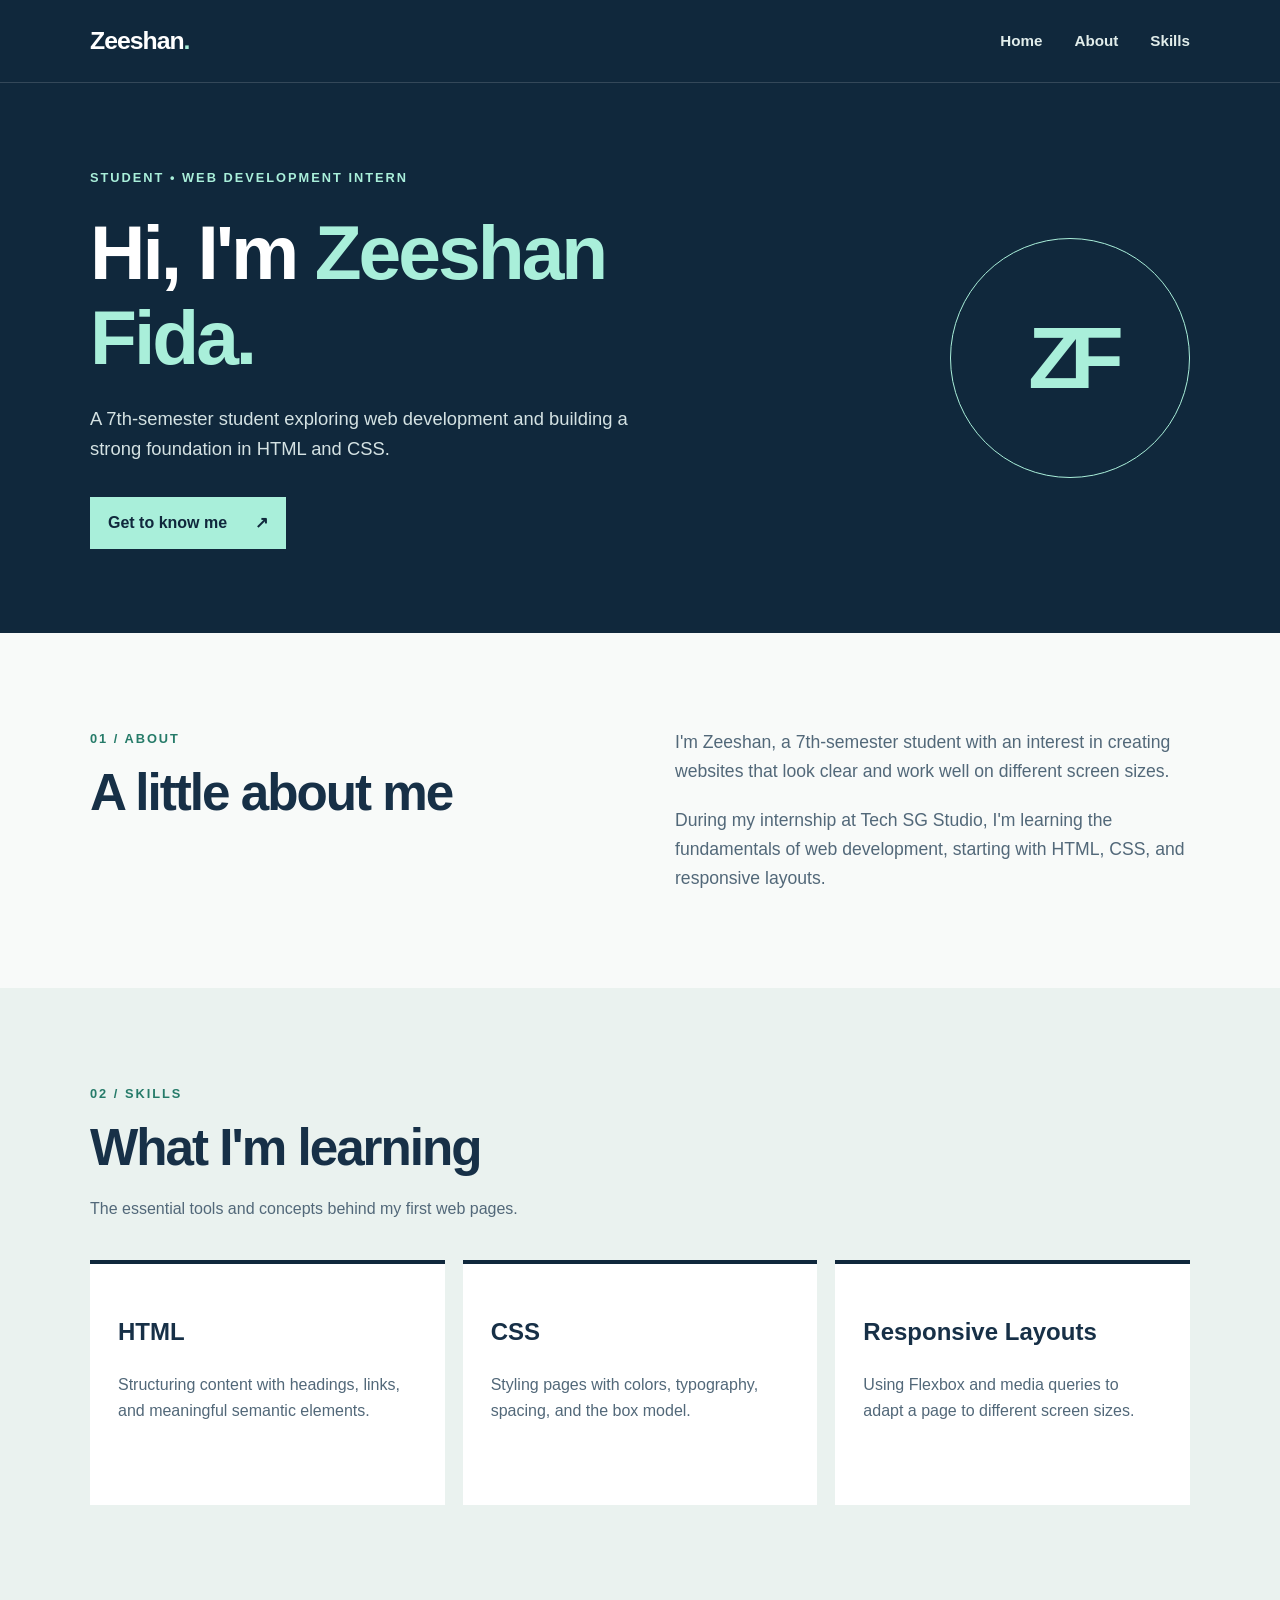
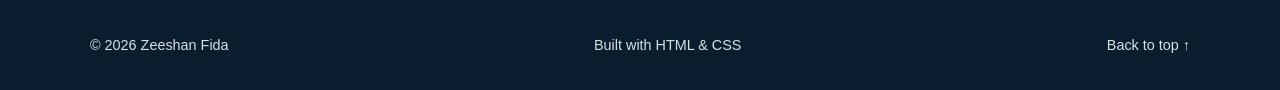
==== index.html @ dc53df9e "Add files via upload" ====
<!DOCTYPE html>
<html lang="en">
<head>
  <meta charset="UTF-8">
  <meta name="viewport" content="width=device-width, initial-scale=1.0">
  <meta name="description" content="Personal portfolio of Zeeshan Fida, a student learning web development.">
  <title>Zeeshan Fida | Portfolio</title>
  <link rel="stylesheet" href="style.css">
</head>
<body>

  <header class="site-header" id="home">
    <div class="container header-content">
      <a class="brand" href="#home" aria-label="Zeeshan Fida, back to top">
        Zeeshan<span>.</span>
      </a>

      <nav class="navigation" aria-label="Main navigation">
        <a href="#home">Home</a>
        <a href="#about">About</a>
        <a href="#skills">Skills</a>
      </nav>
    </div>
  </header>

  <main>
    <section class="hero" aria-labelledby="hero-title">
      <div class="container hero-content">
        <div class="hero-text">
          <p class="eyebrow">STUDENT • WEB DEVELOPMENT INTERN</p>

          <h1 id="hero-title">
            Hi, I'm <span>Zeeshan Fida.</span>
          </h1>

          <p class="hero-description">
            A 7th-semester student exploring web development and
            building a strong foundation in HTML and CSS.
          </p>

          <a class="primary-button" href="#about">
            Get to know me <span aria-hidden="true">↗</span>
          </a>
        </div>

        <div class="hero-monogram" aria-hidden="true">
          ZF
        </div>
      </div>
    </section>

    <section class="section about-section" id="about" aria-labelledby="about-title">
      <div class="container about-layout">
        <div class="section-heading">
          <p class="section-label">01 / ABOUT</p>
          <h2 id="about-title">A little about me</h2>
        </div>

        <div class="about-content">
          <p>
            I'm Zeeshan, a 7th-semester student with an interest in
            creating websites that look clear and work well on
            different screen sizes.
          </p>

          <p>
            During my internship at Tech SG Studio, I'm learning the
            fundamentals of web development, starting with HTML,
            CSS, and responsive layouts.
          </p>
        </div>
      </div>
    </section>

    <section class="section skills-section" id="skills" aria-labelledby="skills-title">
      <div class="container">
        <div class="section-heading">
          <p class="section-label">02 / SKILLS</p>
          <h2 id="skills-title">What I'm learning</h2>
          <p class="section-description">
            The essential tools and concepts behind my first web pages.
          </p>
        </div>

        <!-- Flexbox arranges these cards and wraps them on smaller screens. -->
        <div class="skills-list">
          <article class="skill-card">
            <class="card-number">
            <h2>HTML</h2>
            <p>
              Structuring content with headings, links, and
              meaningful semantic elements.
            </p>
          </article>

          <article class="skill-card">
            <class="card-number">
            <h2>CSS</h2>
            <p>
              Styling pages with colors, typography, spacing,
              and the box model.
            </p>
          </article>

          <article class="skill-card">
            <class="card-number">
            <h2>Responsive Layouts</h2>
            <p>
              Using Flexbox and media queries to adapt a page
              to different screen sizes.
            </p>
          </article>
        </div>
      </div>
    </section>
  </main>

  <footer class="site-footer">
    <div class="container footer-content">
      <p>&copy; 2026 Zeeshan Fida</p>
      <p>Built with HTML &amp; CSS</p>
      <a href="#home">Back to top ↑</a>
    </div>
  </footer>

</body>
</html>
---- style.css ----
/* Base styles */
* {
  box-sizing: border-box;
}

html {
  scroll-behavior: smooth;
}

body {
  margin: 0;
  background-color: #f8faf9;
  color: #173047;
  font-family: Arial, Helvetica, sans-serif;
  font-size: 16px;
  line-height: 1.65;
}

a {
  color: inherit;
}

a:focus-visible {
  outline: 3px solid #36a889;
  outline-offset: 4px;
}

.container {
  width: min(90%, 1100px);
  margin: 0 auto;
}

/* Header */
.site-header {
  background-color: #10283c;
  color: #ffffff;
  border-bottom: 1px solid rgba(255, 255, 255, 0.15);
}

/* Flexbox places the brand and navigation on one row. */
.header-content {
  display: flex;
  align-items: center;
  justify-content: space-between;
  gap: 24px;
  min-height: 82px;
}

.brand {
  font-size: 1.55rem;
  font-weight: 800;
  letter-spacing: -1px;
  text-decoration: none;
}

.brand span {
  color: #a9efda;
}

.navigation {
  display: flex;
  flex-wrap: wrap;
  gap: 32px;
}

.navigation a {
  color: #e1edeb;
  font-size: 0.95rem;
  font-weight: 600;
  text-decoration: none;
}

.navigation a:hover {
  color: #a9efda;
}

/* Hero */
.hero {
  overflow: hidden;
  background-color: #10283c;
  color: #ffffff;
}

.hero-content {
  display: flex;
  align-items: center;
  justify-content: space-between;
  gap: 40px;
  min-height: 550px;
  padding: 80px 0;
}

.hero-text {
  max-width: 670px;
}

.eyebrow {
  margin: 0 0 22px;
  color: #a9efda;
  font-size: 0.8rem;
  font-weight: 700;
  letter-spacing: 2px;
}

.hero h1 {
  margin: 0;
  font-size: clamp(3rem, 6vw, 5.3rem);
  letter-spacing: -3px;
  line-height: 1.1;
}

.hero h1 span {
  color: #a9efda;
}

.hero-description {
  max-width: 550px;
  margin: 25px 0 32px;
  color: #d4e2e3;
  font-size: 1.15rem;
}

.primary-button {
  display: inline-flex;
  align-items: center;
  justify-content: space-between;
  gap: 28px;
  padding: 13px 18px;
  background-color: #a9efda;
  color: #10283c;
  font-weight: 700;
  text-decoration: none;
}

.primary-button:hover {
  background-color: #cef8eb;
}

.hero-monogram {
  display: flex;
  flex: 0 0 240px;
  align-items: center;
  justify-content: center;
  width: 240px;
  height: 240px;
  border: 1px solid #a9efda;
  border-radius: 50%;
  color: #a9efda;
  font-size: 5.5rem;
  font-weight: 800;
  letter-spacing: -12px;
}

/* Shared section styles */
.section {
  padding: 95px 0;
}

.section-label {
  margin: 0 0 15px;
  color: #267b69;
  font-size: 0.8rem;
  font-weight: 800;
  letter-spacing: 2px;
}

.section-heading h2 {
  margin: 0;
  font-size: clamp(2.2rem, 4vw, 3.5rem);
  letter-spacing: -2px;
  line-height: 1.15;
}

/* About */
.about-layout {
  display: flex;
  align-items: flex-start;
  justify-content: space-between;
  gap: 70px;
}

.about-layout > * {
  flex: 1;
}

.about-content {
  color: #526879;
  font-size: 1.1rem;
}

.about-content p {
  margin: 0 0 20px;
}

.about-content p:last-child {
  margin-bottom: 0;
}

/* Skills */
.skills-section {
  background-color: #eaf2ef;
}

.section-description {
  margin: 18px 0 0;
  color: #526879;
}

.skills-list {
  display: flex;
  flex-wrap: wrap;
  gap: 18px;
  margin-top: 38px;
}

.skill-card {
  flex: 1 1 250px;
  min-height: 245px;
  padding: 28px;
  border-top: 4px solid #10283c;
  background-color: #ffffff;
}

.card-number {
  color: #267b69;
  font-size: 0.8rem;
  font-weight: 800;
}

.skill-card h3 {
  margin: 35px 0 12px;
  font-size: 1.4rem;
  line-height: 1.2;
}

.skill-card p {
  margin: 0;
  color: #526879;
}

/* Footer */
.site-footer {
  background-color: #0a1d2e;
  color: #d4e2e3;
}

.footer-content {
  display: flex;
  align-items: center;
  justify-content: space-between;
  gap: 20px;
  min-height: 90px;
  font-size: 0.9rem;
}

.footer-content p {
  margin: 0;
}

.footer-content a {
  text-decoration: none;
}

.footer-content a:hover {
  color: #a9efda;
}

/* Tablet and mobile layouts */
@media (max-width: 800px) {
  .hero-monogram {
    display: none;
  }

  .hero-content {
    min-height: auto;
  }

  .about-layout {
    flex-direction: column;
    gap: 30px;
  }
}

@media (max-width: 600px) {
  .header-content {
    align-items: flex-start;
    flex-direction: column;
    gap: 12px;
    padding: 18px 0;
  }

  .navigation {
    gap: 18px;
  }

  .hero-content {
    padding: 75px 0;
  }

  .hero h1 {
    letter-spacing: -2px;
  }

  .section {
    padding: 65px 0;
  }

  .footer-content {
    align-items: flex-start;
    flex-direction: column;
    justify-content: center;
    gap: 5px;
    padding: 24px 0;
  }
}
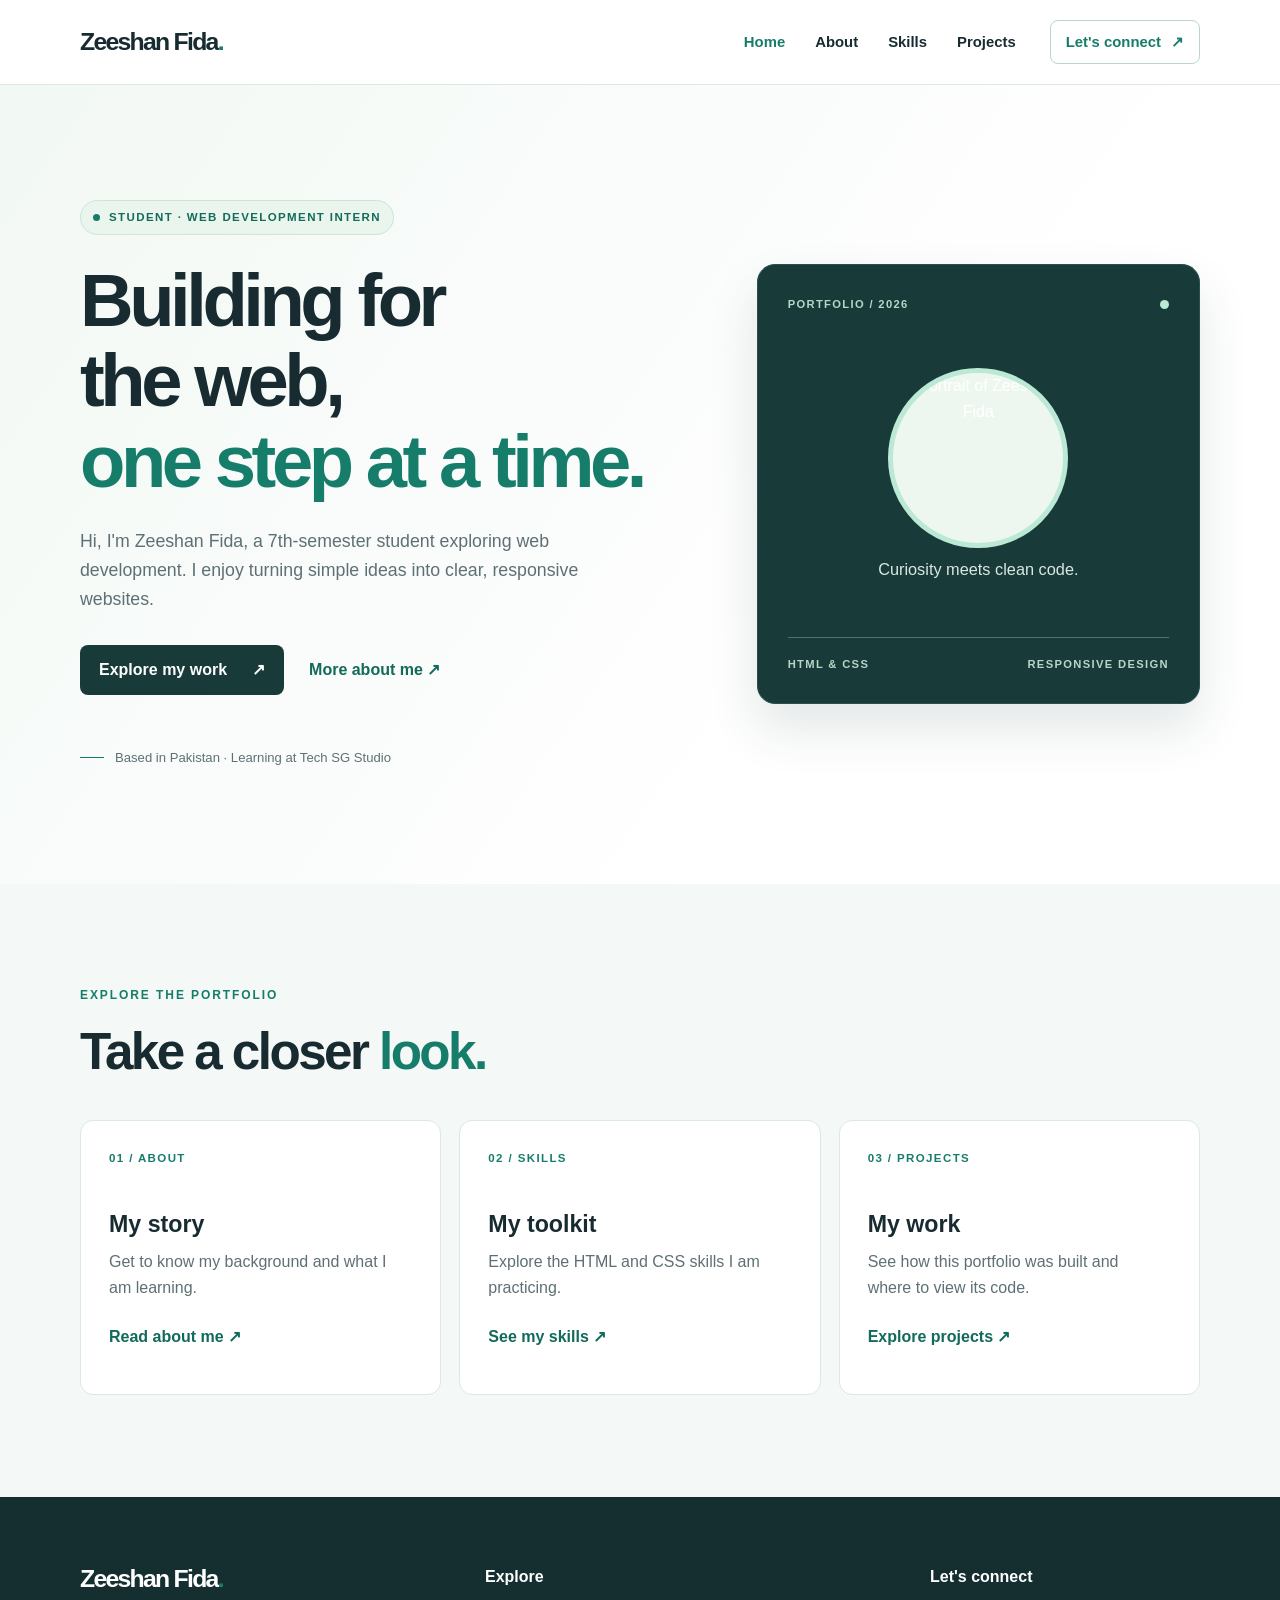
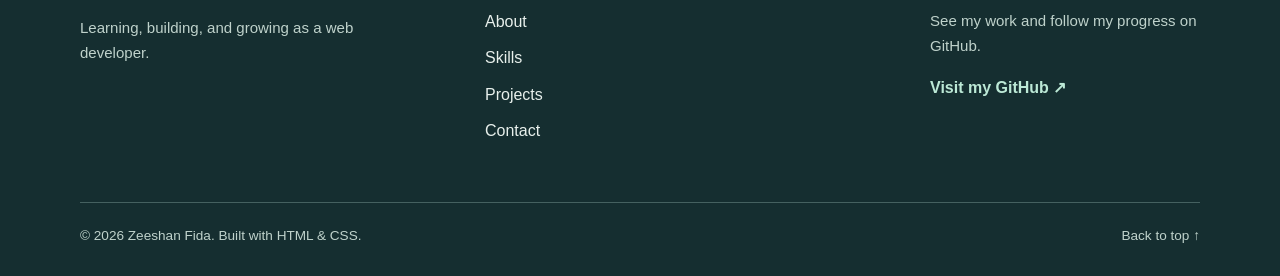
==== commit 8c330b97: "Add files via upload" ====
--- a/index.html
+++ b/index.html
@@ -3,112 +3,98 @@
 <head>
   <meta charset="UTF-8">
   <meta name="viewport" content="width=device-width, initial-scale=1.0">
-  <meta name="description" content="Personal portfolio of Zeeshan Fida, a student learning web development.">
-  <title>Zeeshan Fida | Portfolio</title>
+  <meta name="theme-color" content="#f7faf8">
+  <meta name="description" content="Meet Zeeshan Fida, a 7th-semester student learning to build responsive websites with HTML and CSS.">
+  <title>Zeeshan Fida | Web Development Portfolio</title>
+
+  <!-- Update this URL if you change your Netlify domain. -->
+  <link rel="canonical" href="https://stupendous-hummingbird-b84b47.netlify.app/">
+  <meta property="og:type" content="website">
+  <meta property="og:title" content="Zeeshan Fida | Web Development Portfolio">
+  <meta property="og:description" content="Meet Zeeshan Fida, a 7th-semester student learning to build responsive websites with HTML and CSS.">
+  <meta property="og:url" content="https://stupendous-hummingbird-b84b47.netlify.app/">
   <link rel="stylesheet" href="style.css">
 </head>
 <body>
+  <a class="skip-link" href="#main-content">Skip to content</a>
 
-  <header class="site-header" id="home">
-    <div class="container header-content">
-      <a class="brand" href="#home" aria-label="Zeeshan Fida, back to top">
-        Zeeshan<span>.</span>
-      </a>
+  <header class="site-header">
+    <div class="container header-inner">
+      <a class="brand" href="index.html" aria-label="Zeeshan Fida, home">Zeeshan Fida<span>.</span></a>
 
-      <nav class="navigation" aria-label="Main navigation">
-        <a href="#home">Home</a>
-        <a href="#about">About</a>
-        <a href="#skills">Skills</a>
+      <nav class="desktop-nav" aria-label="Main navigation">
+        <a href="index.html" aria-current="page">Home</a>
+        <a href="about.html">About</a>
+        <a href="skills.html">Skills</a>
+        <a href="projects.html">Projects</a>
+        <a class="nav-button" href="contact.html">Let's connect <span aria-hidden="true">↗</span></a>
       </nav>
+
+      <!-- Native details and summary create a menu without JavaScript. -->
+      <details class="mobile-menu">
+        <summary class="menu-toggle">
+          <span class="menu-icon" aria-hidden="true"><span></span><span></span><span></span></span>
+          <span>Menu</span>
+        </summary>
+        <nav class="mobile-nav" aria-label="Mobile navigation">
+          <a href="index.html" aria-current="page">Home</a>
+          <a href="about.html">About</a>
+          <a href="skills.html">Skills</a>
+          <a href="projects.html">Projects</a>
+          <a href="contact.html">Contact</a>
+        </nav>
+      </details>
     </div>
   </header>
 
-  <main>
+  <main id="main-content">
     <section class="hero" aria-labelledby="hero-title">
-      <div class="container hero-content">
-        <div class="hero-text">
-          <p class="eyebrow">STUDENT • WEB DEVELOPMENT INTERN</p>
-
-          <h1 id="hero-title">
-            Hi, I'm <span>Zeeshan Fida.</span>
-          </h1>
-
-          <p class="hero-description">
-            A 7th-semester student exploring web development and
-            building a strong foundation in HTML and CSS.
-          </p>
-
-          <a class="primary-button" href="#about">
-            Get to know me <span aria-hidden="true">↗</span>
-          </a>
+      <div class="container hero-grid">
+        <div class="hero-copy">
+          <p class="eyebrow"><span class="status-dot" aria-hidden="true"></span> STUDENT · WEB DEVELOPMENT INTERN</p>
+          <h1 id="hero-title">Building for the web, <em>one step at a time.</em></h1>
+          <p class="hero-description">Hi, I'm Zeeshan Fida, a 7th-semester student exploring web development. I enjoy turning simple ideas into clear, responsive websites.</p>
+          <div class="hero-actions">
+            <a class="button button-primary" href="projects.html">Explore my work <span aria-hidden="true">↗</span></a>
+            <a class="text-link" href="about.html">More about me <span aria-hidden="true">↗</span></a>
+          </div>
+          <div class="hero-detail"><span class="detail-line" aria-hidden="true"></span> Based in Pakistan · Learning at Tech SG Studio</div>
         </div>
 
-        <div class="hero-monogram" aria-hidden="true">
-          ZF
-        </div>
+        <aside class="hero-panel" aria-label="Zeeshan's portfolio introduction">
+          <div class="panel-top"><span>PORTFOLIO / 2026</span><span class="panel-dot" aria-hidden="true"></span></div>
+          <div class="panel-center">
+            <!-- Save your photo as profile.jpg next to index.html. -->
+            <img class="profile-photo" src="profile.jpeg" alt="Portrait of Zeeshan Fida" width="180" height="180">
+            <p>Curiosity meets clean code.</p>
+          </div>
+          <div class="panel-bottom"><span>HTML & CSS</span><span>RESPONSIVE DESIGN</span></div>
+        </aside>
       </div>
     </section>
 
-    <section class="section about-section" id="about" aria-labelledby="about-title">
-      <div class="container about-layout">
-        <div class="section-heading">
-          <p class="section-label">01 / ABOUT</p>
-          <h2 id="about-title">A little about me</h2>
-        </div>
-
-        <div class="about-content">
-          <p>
-            I'm Zeeshan, a 7th-semester student with an interest in
-            creating websites that look clear and work well on
-            different screen sizes.
-          </p>
-
-          <p>
-            During my internship at Tech SG Studio, I'm learning the
-            fundamentals of web development, starting with HTML,
-            CSS, and responsive layouts.
-          </p>
-        </div>
-      </div>
-    </section>
-
-    <section class="section skills-section" id="skills" aria-labelledby="skills-title">
+    <section class="section skills-section" aria-labelledby="explore-title">
       <div class="container">
-        <div class="section-heading">
-          <p class="section-label">02 / SKILLS</p>
-          <h2 id="skills-title">What I'm learning</h2>
-          <p class="section-description">
-            The essential tools and concepts behind my first web pages.
-          </p>
-        </div>
-
-        <!-- Flexbox arranges these cards and wraps them on smaller screens. -->
-        <div class="skills-list">
+        <p class="section-kicker">EXPLORE THE PORTFOLIO</p>
+        <h2 id="explore-title">Take a closer <span>look.</span></h2>
+        <div class="skill-list">
           <article class="skill-card">
-            <class="card-number">
-            <h2>HTML</h2>
-            <p>
-              Structuring content with headings, links, and
-              meaningful semantic elements.
-            </p>
+            <span class="card-index">01 / ABOUT</span>
+            <h3>My story</h3>
+            <p>Get to know my background and what I am learning.</p>
+            <a class="inline-link" href="about.html">Read about me ↗</a>
           </article>
-
           <article class="skill-card">
-            <class="card-number">
-            <h2>CSS</h2>
-            <p>
-              Styling pages with colors, typography, spacing,
-              and the box model.
-            </p>
+            <span class="card-index">02 / SKILLS</span>
+            <h3>My toolkit</h3>
+            <p>Explore the HTML and CSS skills I am practicing.</p>
+            <a class="inline-link" href="skills.html">See my skills ↗</a>
           </article>
-
           <article class="skill-card">
-            <class="card-number">
-            <h2>Responsive Layouts</h2>
-            <p>
-              Using Flexbox and media queries to adapt a page
-              to different screen sizes.
-            </p>
+            <span class="card-index">03 / PROJECTS</span>
+            <h3>My work</h3>
+            <p>See how this portfolio was built and where to view its code.</p>
+            <a class="inline-link" href="projects.html">Explore projects ↗</a>
           </article>
         </div>
       </div>
@@ -116,12 +102,28 @@
   </main>
 
   <footer class="site-footer">
-    <div class="container footer-content">
-      <p>&copy; 2026 Zeeshan Fida</p>
-      <p>Built with HTML &amp; CSS</p>
-      <a href="#home">Back to top ↑</a>
+    <div class="container footer-main">
+      <div class="footer-about">
+        <a class="brand footer-brand" href="index.html" aria-label="Zeeshan Fida, home">Zeeshan Fida<span>.</span></a>
+        <p>Learning, building, and growing as a web developer.</p>
+      </div>
+      <nav class="footer-nav" aria-label="Footer navigation">
+        <h2>Explore</h2>
+        <a href="about.html">About</a>
+        <a href="skills.html">Skills</a>
+        <a href="projects.html">Projects</a>
+        <a href="contact.html">Contact</a>
+      </nav>
+      <div class="footer-connect">
+        <h2>Let's connect</h2>
+        <p>See my work and follow my progress on GitHub.</p>
+        <a href="https://github.com/Zeeshanfida49" target="_blank" rel="noopener noreferrer">Visit my GitHub <span aria-hidden="true">↗</span></a>
+      </div>
+    </div>
+    <div class="container footer-bottom">
+      <p>© 2026 Zeeshan Fida. Built with HTML & CSS.</p>
+      <a href="#main-content">Back to top <span aria-hidden="true">↑</span></a>
     </div>
   </footer>
-
 </body>
 </html>
--- a/style.css
+++ b/style.css
@@ -1,315 +1,183 @@
-/* Base styles */
-* {
-  box-sizing: border-box;
+/* Base */
+:root {
+  --ink: #172b31;
+  --muted: #5e7075;
+  --pine: #183b3a;
+  --accent: #167d6a;
+  --mint: #bce9d6;
+  --paper: #ffffff;
+  --soft: #f4f8f6;
+  --line: #dce8e2;
 }
 
-html {
-  scroll-behavior: smooth;
+* { box-sizing: border-box; }
+html { scroll-behavior: smooth; }
+body { margin: 0; background: var(--paper); color: var(--ink); font: 16px/1.65 "Segoe UI", Arial, sans-serif; }
+a { color: inherit; }
+a:focus-visible, summary:focus-visible { outline: 3px solid var(--accent); outline-offset: 4px; }
+.container { width: calc(100% - 48px); max-width: 1120px; margin-inline: auto; }
+.skip-link { position: absolute; top: -100px; left: 16px; z-index: 30; padding: 10px 14px; background: var(--pine); color: #fff; }
+.skip-link:focus { top: 10px; }
+
+/* Header */
+.site-header { position: relative; z-index: 10; background: #fff; border-bottom: 1px solid var(--line); }
+.header-inner { display: flex; align-items: center; justify-content: space-between; gap: 20px; min-height: 84px; }
+.brand { font-size: 1.55rem; font-weight: 800; letter-spacing: -.07em; text-decoration: none; }
+.brand span { color: var(--accent); }
+.desktop-nav { display: flex; align-items: center; gap: 30px; }
+.desktop-nav a { font-size: .93rem; font-weight: 650; text-decoration: none; }
+.desktop-nav a:hover { color: var(--accent); }
+.desktop-nav a[aria-current="page"], .mobile-nav a[aria-current="page"] { color: var(--accent); }
+.desktop-nav .nav-button { display: inline-flex; align-items: center; gap: 10px; margin-left: 4px; padding: 9px 15px; border: 1px solid #b8d7c9; border-radius: 8px; color: var(--accent); }
+.desktop-nav .nav-button:hover { background: var(--soft); }
+.mobile-menu { display: none; }
+
+/* Hero */
+.hero { overflow: hidden; background: linear-gradient(125deg, #f2f8f4 0%, #fff 68%); }
+.hero-grid { display: grid; grid-template-columns: minmax(0, 1.15fr) minmax(0, .85fr); align-items: center; gap: clamp(35px, 6vw, 80px); padding-block: clamp(80px, 9vw, 120px); }
+.hero-copy { min-width: 0; }
+.eyebrow { display: inline-flex; align-items: center; gap: 9px; margin: 0 0 26px; padding: 7px 12px; border: 1px solid #cce5d7; border-radius: 99px; background: #eaf5ed; color: #146b59; font-size: .72rem; font-weight: 800; letter-spacing: .12em; }
+.status-dot { flex: none; width: 7px; height: 7px; border-radius: 50%; background: var(--accent); }
+h1, h2, h3, p { overflow-wrap: break-word; }
+h1, h2, h3 { text-wrap: balance; }
+.hero h1 { max-width: 680px; margin: 0; font-size: clamp(3rem, 5.8vw, 5.5rem); font-weight: 800; line-height: 1.08; letter-spacing: -.06em; }
+.hero h1 em { display: block; color: var(--accent); font-style: normal; }
+.hero-description { max-width: 545px; margin: 25px 0 30px; color: var(--muted); font-size: 1.11rem; }
+.hero-actions, .project-links { display: flex; align-items: center; flex-wrap: wrap; gap: 18px 25px; }
+.button { display: inline-flex; align-items: center; justify-content: center; gap: 25px; padding: 12px 19px; border-radius: 8px; font-weight: 700; text-decoration: none; transition: background-color .2s ease, transform .2s ease; }
+.button-primary { background: var(--pine); color: #fff; }
+.button-primary:hover { background: #236257; transform: translateY(-2px); }
+.text-link, .inline-link { color: #126a5a; font-weight: 700; text-decoration: none; }
+.text-link:hover, .inline-link:hover { text-decoration: underline; }
+.hero-detail { display: flex; align-items: center; gap: 11px; margin-top: 52px; color: var(--muted); font-size: .82rem; }
+.detail-line { flex: none; width: 24px; height: 1px; background: var(--accent); }
+.hero-panel { display: flex; flex-direction: column; justify-content: space-between; min-width: 0; min-height: 440px; padding: 30px; border: 1px solid #27514d; border-radius: 18px; background: var(--pine); color: #fff; box-shadow: 0 25px 50px rgba(24, 59, 58, .12); }
+.panel-top, .panel-bottom { display: flex; align-items: center; justify-content: space-between; gap: 12px; color: #b8d5c8; font-size: .7rem; font-weight: 750; letter-spacing: .12em; }
+.panel-dot { width: 9px; height: 9px; border-radius: 50%; background: var(--mint); }
+.panel-center { text-align: center; }
+.profile-photo { display: block; width: 180px; height: 180px; margin-inline: auto; border: 5px solid var(--mint); border-radius: 50%; background: #edf7f0; object-fit: cover; object-position: center 25%; }
+.panel-center p { margin: 8px 0 0; color: #d9e8e0; font-size: 1.02rem; }
+.panel-bottom { padding-top: 17px; border-top: 1px solid #52716a; }
+
+/* Shared sections */
+.section { padding-block: clamp(72px, 8vw, 105px); scroll-margin-top: 25px; }
+.section-kicker { margin: 0 0 16px; color: var(--accent); font-size: .75rem; font-weight: 800; letter-spacing: .16em; }
+.section h2 { margin: 0; font-size: clamp(2.2rem, 4vw, 3.45rem); line-height: 1.17; letter-spacing: -.05em; }
+.section h2 span, .accent-period { color: var(--accent); }
+.about-grid { display: grid; grid-template-columns: minmax(0, 1fr) minmax(0, 1fr); gap: 75px; }
+.about-text { padding-top: 15px; color: var(--muted); font-size: 1.06rem; }
+.about-text p { margin: 0 0 19px; }
+.about-text .inline-link { display: inline-block; margin-top: 10px; font-size: .95rem; }
+
+/* Skills */
+.skills-section { background: var(--soft); }
+.section-heading { display: flex; align-items: end; justify-content: space-between; gap: 25px; }
+.section-heading > p { max-width: 270px; margin: 0 0 7px; color: var(--muted); font-size: .95rem; }
+/* Flexbox wraps the cards as the screen gets smaller. */
+.skill-list { display: flex; flex-wrap: wrap; gap: 18px; margin-top: 38px; }
+.skill-card { position: relative; display: flex; flex: 1 1 260px; flex-direction: column; min-width: 0; min-height: 275px; padding: 28px; border: 1px solid var(--line); border-radius: 13px; background: #fff; transition: transform .2s ease, box-shadow .2s ease; }
+.skill-card:hover { transform: translateY(-3px); box-shadow: 0 14px 30px rgba(24, 59, 58, .07); }
+.card-index { color: var(--accent); font-size: .72rem; font-weight: 800; letter-spacing: .12em; }
+.skill-card h3 { margin: 43px 0 10px; font-size: 1.45rem; line-height: 1.2; }
+.skill-card p { max-width: 280px; margin: 0 0 22px; color: var(--muted); }
+.card-arrow { margin-top: auto; color: var(--accent); font-size: 1.3rem; }
+
+/* Featured project */
+.project-grid { display: grid; grid-template-columns: minmax(0, .9fr) minmax(0, 1.1fr); align-items: center; gap: 65px; margin-top: 22px; }
+.project-copy p { max-width: 440px; margin: 22px 0; color: var(--muted); font-size: 1.05rem; }
+.project-tags { display: flex; flex-wrap: wrap; gap: 8px; margin: 0 0 28px; padding: 0; list-style: none; }
+.project-tags li { padding: 5px 10px; border: 1px solid var(--line); border-radius: 99px; color: #35665b; font-size: .78rem; font-weight: 700; }
+.project-preview { display: grid; place-items: center; min-width: 0; min-height: 390px; padding: 35px; border-radius: 18px; background: #e4f1e8; }
+.preview-window { width: min(100%, 480px); overflow: hidden; border: 1px solid #cadfd2; border-radius: 11px; background: #fff; box-shadow: 0 20px 40px rgba(24, 59, 58, .12); }
+.preview-top { display: flex; justify-content: space-between; gap: 10px; padding: 12px 16px; border-bottom: 1px solid var(--line); color: var(--muted); font-size: .71rem; }
+.preview-dots { color: var(--accent); letter-spacing: 3px; }
+.preview-body { display: flex; flex-direction: column; align-items: flex-start; min-height: 245px; padding: 33px; background: linear-gradient(135deg, #fff, #f2f8f4); }
+.preview-label { color: var(--accent); font-size: .65rem; font-weight: 800; letter-spacing: .12em; }
+.preview-body strong { margin: 14px 0 17px; font-size: clamp(1.7rem, 4vw, 2.6rem); line-height: 1.08; letter-spacing: -.06em; }
+.preview-body strong span { color: var(--accent); }
+.preview-line { width: 64%; height: 7px; margin: 0 0 8px; border-radius: 9px; background: #dce9e0; }
+.preview-line.short { width: 42%; }
+.preview-pill { margin-top: 15px; padding: 6px 11px; border-radius: 5px; background: var(--pine); color: #fff; font-size: .7rem; }
+
+/* Footer */
+.site-footer { background: #152e30; color: #e8f0ec; }
+.footer-main { display: flex; flex-wrap: wrap; justify-content: space-between; gap: 35px; padding-block: 62px 48px; }
+.footer-about { flex: 1 1 310px; max-width: 370px; }
+.footer-brand { color: #fff; }
+.footer-about p, .footer-connect p { max-width: 300px; margin: 16px 0 0; color: #bfd2cb; font-size: .94rem; }
+.footer-nav, .footer-connect { flex: 1 1 165px; }
+.footer-connect { max-width: 270px; }
+.site-footer h2 { margin: 5px 0 18px; color: #fff; font-size: 1rem; letter-spacing: 0; }
+.footer-nav a { display: block; width: fit-content; margin-bottom: 10px; }
+.site-footer a { text-decoration: none; }
+.site-footer a:hover { color: var(--mint); }
+.footer-connect a { display: inline-block; margin-top: 17px; color: var(--mint); font-weight: 700; }
+.footer-bottom { display: flex; flex-wrap: wrap; justify-content: space-between; gap: 8px 20px; padding: 22px 0 28px; border-top: 1px solid #456160; color: #bfd2cb; font-size: .85rem; }
+.footer-bottom p { margin: 0; }
+
+/* Interior pages use the same colors, spacing, and components as the home page. */
+.page-intro { padding-block: clamp(72px, 9vw, 115px); background: linear-gradient(125deg, #f2f8f4 0%, #fff 75%); }
+.page-intro h1 { max-width: 750px; margin: 0; font-size: clamp(3rem, 6vw, 5rem); line-height: 1.1; letter-spacing: -.06em; }
+.page-intro .container > p:last-child { max-width: 610px; margin: 22px 0 0; color: var(--muted); font-size: 1.12rem; }
+.contact-grid { display: grid; grid-template-columns: minmax(0, 1fr) minmax(0, .85fr); align-items: center; gap: 65px; }
+.contact-description { max-width: 500px; margin: 22px 0 0; color: var(--muted); font-size: 1.06rem; }
+.contact-card { display: flex; flex-direction: column; align-items: flex-start; gap: 16px; padding: clamp(24px, 4vw, 42px); border: 1px solid var(--line); border-radius: 16px; background: var(--soft); }
+.contact-card h3, .contact-card p { margin: 0; }
+.contact-card h3 { font-size: 1.65rem; line-height: 1.2; }
+.contact-card > p:not(.card-index) { color: var(--muted); }
+.contact-card .inline-link { margin-top: 2px; }
+
+/* Tablet */
+@media (max-width: 980px) {
+  .hero-grid { grid-template-columns: 1fr; gap: 38px; padding-block: 75px; }
+  .hero-panel { min-height: 295px; }
+  .profile-photo { width: 155px; height: 155px; }
+  .hero-detail { margin-top: 33px; }
+  .about-grid, .project-grid { gap: 35px; }
+  .project-grid { grid-template-columns: 1fr; }
+  .contact-grid { gap: 35px; }
 }
 
-body {
-  margin: 0;
-  background-color: #f8faf9;
-  color: #173047;
-  font-family: Arial, Helvetica, sans-serif;
-  font-size: 16px;
-  line-height: 1.65;
+/* Mobile menu */
+@media (max-width: 880px) {
+  .header-inner { min-height: 72px; }
+  .desktop-nav { display: none; }
+  .mobile-menu { display: block; }
+  .menu-toggle { display: flex; align-items: center; gap: 10px; padding: 9px 12px; border: 1px solid #c0d9cc; border-radius: 7px; cursor: pointer; font-size: .9rem; font-weight: 700; list-style: none; }
+  .menu-toggle::-webkit-details-marker { display: none; }
+  .menu-icon { display: flex; flex-direction: column; gap: 4px; }
+  .menu-icon span { display: block; width: 17px; height: 2px; border-radius: 2px; background: currentColor; }
+  .mobile-menu[open] .menu-toggle { color: var(--accent); border-color: var(--accent); }
+  .mobile-nav { position: absolute; top: 100%; right: 0; left: 0; display: flex; flex-direction: column; padding: 10px 24px 16px; border-bottom: 1px solid var(--line); background: #fff; box-shadow: 0 14px 22px rgba(24, 59, 58, .1); }
+  .mobile-nav a { padding: 10px 0; font-weight: 700; text-decoration: none; }
+  .mobile-nav a:hover { color: var(--accent); }
+  .about-grid { grid-template-columns: 1fr; gap: 20px; }
+  .about-text { padding-top: 0; }
+  .section-heading { align-items: start; flex-direction: column; gap: 12px; }
+  .project-preview { min-height: 330px; }
+  .contact-grid { grid-template-columns: 1fr; }
 }
 
-a {
-  color: inherit;
+/* Small phones */
+@media (max-width: 480px) {
+  .container { width: calc(100% - 32px); }
+  .hero-grid { padding-block: 62px; }
+  .eyebrow { max-width: 100%; font-size: .62rem; letter-spacing: .06em; }
+  .hero h1 { font-size: clamp(2.65rem, 12vw, 3.7rem); }
+  .hero-description { font-size: 1rem; }
+  .hero-actions { align-items: flex-start; flex-direction: column; gap: 17px; }
+  .hero-panel { min-height: 255px; padding: 21px; }
+  .profile-photo { width: 130px; height: 130px; }
+  .panel-bottom { font-size: .59rem; }
+  .skill-card { flex-basis: 100%; min-height: 225px; }
+  .skill-card h3 { margin-top: 30px; }
+  .project-preview { min-height: 275px; padding: 17px; }
+  .preview-body { min-height: 215px; padding: 23px; }
+  .footer-main > * { flex-basis: 100%; max-width: none; }
 }
 
-a:focus-visible {
-  outline: 3px solid #36a889;
-  outline-offset: 4px;
-}
-
-.container {
-  width: min(90%, 1100px);
-  margin: 0 auto;
-}
-
-/* Header */
-.site-header {
-  background-color: #10283c;
-  color: #ffffff;
-  border-bottom: 1px solid rgba(255, 255, 255, 0.15);
-}
-
-/* Flexbox places the brand and navigation on one row. */
-.header-content {
-  display: flex;
-  align-items: center;
-  justify-content: space-between;
-  gap: 24px;
-  min-height: 82px;
-}
-
-.brand {
-  font-size: 1.55rem;
-  font-weight: 800;
-  letter-spacing: -1px;
-  text-decoration: none;
-}
-
-.brand span {
-  color: #a9efda;
-}
-
-.navigation {
-  display: flex;
-  flex-wrap: wrap;
-  gap: 32px;
-}
-
-.navigation a {
-  color: #e1edeb;
-  font-size: 0.95rem;
-  font-weight: 600;
-  text-decoration: none;
-}
-
-.navigation a:hover {
-  color: #a9efda;
-}
-
-/* Hero */
-.hero {
-  overflow: hidden;
-  background-color: #10283c;
-  color: #ffffff;
-}
-
-.hero-content {
-  display: flex;
-  align-items: center;
-  justify-content: space-between;
-  gap: 40px;
-  min-height: 550px;
-  padding: 80px 0;
-}
-
-.hero-text {
-  max-width: 670px;
-}
-
-.eyebrow {
-  margin: 0 0 22px;
-  color: #a9efda;
-  font-size: 0.8rem;
-  font-weight: 700;
-  letter-spacing: 2px;
-}
-
-.hero h1 {
-  margin: 0;
-  font-size: clamp(3rem, 6vw, 5.3rem);
-  letter-spacing: -3px;
-  line-height: 1.1;
-}
-
-.hero h1 span {
-  color: #a9efda;
-}
-
-.hero-description {
-  max-width: 550px;
-  margin: 25px 0 32px;
-  color: #d4e2e3;
-  font-size: 1.15rem;
-}
-
-.primary-button {
-  display: inline-flex;
-  align-items: center;
-  justify-content: space-between;
-  gap: 28px;
-  padding: 13px 18px;
-  background-color: #a9efda;
-  color: #10283c;
-  font-weight: 700;
-  text-decoration: none;
-}
-
-.primary-button:hover {
-  background-color: #cef8eb;
-}
-
-.hero-monogram {
-  display: flex;
-  flex: 0 0 240px;
-  align-items: center;
-  justify-content: center;
-  width: 240px;
-  height: 240px;
-  border: 1px solid #a9efda;
-  border-radius: 50%;
-  color: #a9efda;
-  font-size: 5.5rem;
-  font-weight: 800;
-  letter-spacing: -12px;
-}
-
-/* Shared section styles */
-.section {
-  padding: 95px 0;
-}
-
-.section-label {
-  margin: 0 0 15px;
-  color: #267b69;
-  font-size: 0.8rem;
-  font-weight: 800;
-  letter-spacing: 2px;
-}
-
-.section-heading h2 {
-  margin: 0;
-  font-size: clamp(2.2rem, 4vw, 3.5rem);
-  letter-spacing: -2px;
-  line-height: 1.15;
-}
-
-/* About */
-.about-layout {
-  display: flex;
-  align-items: flex-start;
-  justify-content: space-between;
-  gap: 70px;
-}
-
-.about-layout > * {
-  flex: 1;
-}
-
-.about-content {
-  color: #526879;
-  font-size: 1.1rem;
-}
-
-.about-content p {
-  margin: 0 0 20px;
-}
-
-.about-content p:last-child {
-  margin-bottom: 0;
-}
-
-/* Skills */
-.skills-section {
-  background-color: #eaf2ef;
-}
-
-.section-description {
-  margin: 18px 0 0;
-  color: #526879;
-}
-
-.skills-list {
-  display: flex;
-  flex-wrap: wrap;
-  gap: 18px;
-  margin-top: 38px;
-}
-
-.skill-card {
-  flex: 1 1 250px;
-  min-height: 245px;
-  padding: 28px;
-  border-top: 4px solid #10283c;
-  background-color: #ffffff;
-}
-
-.card-number {
-  color: #267b69;
-  font-size: 0.8rem;
-  font-weight: 800;
-}
-
-.skill-card h3 {
-  margin: 35px 0 12px;
-  font-size: 1.4rem;
-  line-height: 1.2;
-}
-
-.skill-card p {
-  margin: 0;
-  color: #526879;
-}
-
-/* Footer */
-.site-footer {
-  background-color: #0a1d2e;
-  color: #d4e2e3;
-}
-
-.footer-content {
-  display: flex;
-  align-items: center;
-  justify-content: space-between;
-  gap: 20px;
-  min-height: 90px;
-  font-size: 0.9rem;
-}
-
-.footer-content p {
-  margin: 0;
-}
-
-.footer-content a {
-  text-decoration: none;
-}
-
-.footer-content a:hover {
-  color: #a9efda;
-}
-
-/* Tablet and mobile layouts */
-@media (max-width: 800px) {
-  .hero-monogram {
-    display: none;
-  }
-
-  .hero-content {
-    min-height: auto;
-  }
-
-  .about-layout {
-    flex-direction: column;
-    gap: 30px;
-  }
-}
-
-@media (max-width: 600px) {
-  .header-content {
-    align-items: flex-start;
-    flex-direction: column;
-    gap: 12px;
-    padding: 18px 0;
-  }
-
-  .navigation {
-    gap: 18px;
-  }
-
-  .hero-content {
-    padding: 75px 0;
-  }
-
-  .hero h1 {
-    letter-spacing: -2px;
-  }
-
-  .section {
-    padding: 65px 0;
-  }
-
-  .footer-content {
-    align-items: flex-start;
-    flex-direction: column;
-    justify-content: center;
-    gap: 5px;
-    padding: 24px 0;
-  }
+@media (prefers-reduced-motion: reduce) {
+  html { scroll-behavior: auto; }
+  .button, .skill-card { transition: none; }
+  .button:hover, .skill-card:hover { transform: none; }
 }
